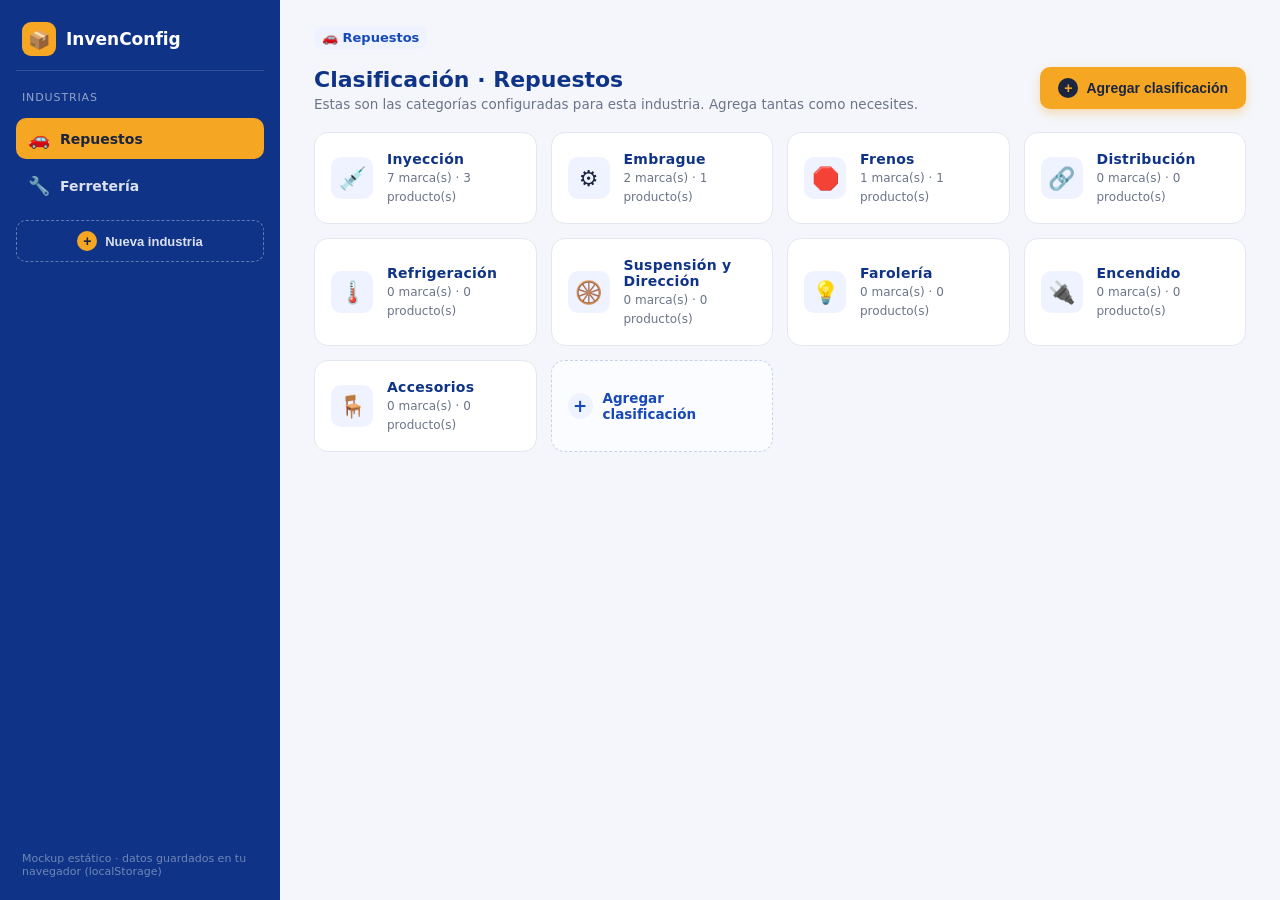
==== mockups/inventory-system-mockup.html @ 0af99fec "Add configurable inventory system HTML mockup Interactive single-file mockup demonstrating Industry " ====
<!DOCTYPE html>
<html lang="es">
<head>
<meta charset="UTF-8">
<meta name="viewport" content="width=device-width, initial-scale=1.0">
<title>Mockup · Sistema de Inventario Configurable</title>
<style>
  :root{
    --blue:#1749b8;
    --blue-dark:#0f3487;
    --blue-light:#eef3ff;
    --orange:#f5a623;
    --orange-dark:#e08e00;
    --ink:#1c2540;
    --muted:#6b7488;
    --border:#e3e7f1;
    --bg:#f4f6fb;
    --card:#ffffff;
    --danger:#e5484d;
    --radius:14px;
    font-family:'Segoe UI',system-ui,-apple-system,Roboto,Arial,sans-serif;
  }
  *{box-sizing:border-box;}
  body{
    margin:0;
    background:var(--bg);
    color:var(--ink);
  }
  .app{
    display:grid;
    grid-template-columns:280px 1fr;
    min-height:100vh;
  }
  /* ---------- Sidebar: Industrias ---------- */
  .sidebar{
    background:var(--blue-dark);
    color:#fff;
    padding:22px 16px;
    display:flex;
    flex-direction:column;
    gap:14px;
  }
  .brand{
    display:flex;
    align-items:center;
    gap:10px;
    font-weight:700;
    font-size:17px;
    padding:0 6px 14px;
    border-bottom:1px solid rgba(255,255,255,.15);
  }
  .brand .dot{
    width:34px;height:34px;border-radius:9px;
    background:var(--orange);
    display:flex;align-items:center;justify-content:center;
    font-size:18px;
  }
  .section-label{
    text-transform:uppercase;
    font-size:11px;
    letter-spacing:.08em;
    color:rgba(255,255,255,.55);
    margin:6px 6px 0;
  }
  .industry-list{
    display:flex;
    flex-direction:column;
    gap:6px;
  }
  .industry-item{
    display:flex;
    align-items:center;
    gap:10px;
    padding:10px 12px;
    border-radius:10px;
    cursor:pointer;
    font-size:14px;
    font-weight:600;
    color:rgba(255,255,255,.85);
    transition:background .15s ease;
    position:relative;
  }
  .industry-item:hover{background:rgba(255,255,255,.08);}
  .industry-item.active{
    background:var(--orange);
    color:#1c2540;
  }
  .industry-item .emoji{font-size:18px;width:22px;text-align:center;}
  .industry-item .del{
    margin-left:auto;
    opacity:0;
    background:none;border:none;color:inherit;cursor:pointer;
    font-size:14px;
    padding:2px 4px;
    border-radius:6px;
  }
  .industry-item:hover .del{opacity:.6;}
  .industry-item .del:hover{opacity:1;background:rgba(0,0,0,.15);}

  .add-btn{
    display:flex;
    align-items:center;
    justify-content:center;
    gap:8px;
    width:100%;
    padding:10px 12px;
    border-radius:10px;
    border:1.5px dashed rgba(255,255,255,.35);
    background:transparent;
    color:rgba(255,255,255,.85);
    font-weight:600;
    font-size:13px;
    cursor:pointer;
    transition:all .15s ease;
  }
  .add-btn:hover{
    border-color:var(--orange);
    color:var(--orange);
    background:rgba(255,255,255,.05);
  }
  .add-btn .plus{
    width:20px;height:20px;border-radius:50%;
    background:var(--orange);
    color:#1c2540;
    display:flex;align-items:center;justify-content:center;
    font-size:14px;font-weight:800;
    flex:none;
  }
  .add-btn.light{
    border-color:var(--border);
    color:var(--blue);
    background:#fff;
  }
  .add-btn.light:hover{
    border-color:var(--orange);
    background:#fff8ec;
  }

  .sidebar-footer{
    margin-top:auto;
    font-size:11px;
    color:rgba(255,255,255,.4);
    padding:10px 6px 0;
  }

  /* ---------- Main ---------- */
  .main{
    padding:26px 34px 60px;
    max-width:1180px;
  }
  .breadcrumb{
    display:flex;
    align-items:center;
    flex-wrap:wrap;
    gap:6px;
    font-size:13px;
    color:var(--muted);
    margin-bottom:18px;
  }
  .breadcrumb .crumb{
    cursor:pointer;
    padding:4px 8px;
    border-radius:8px;
  }
  .breadcrumb .crumb:hover{background:#e9edf8;color:var(--blue);}
  .breadcrumb .crumb.current{
    color:var(--blue);
    font-weight:700;
    background:var(--blue-light);
  }
  .breadcrumb .sep{color:#c3cadd;}

  .panel-header{
    display:flex;
    align-items:flex-start;
    justify-content:space-between;
    margin-bottom:20px;
    gap:16px;
    flex-wrap:wrap;
  }
  .panel-header h1{
    font-size:22px;
    margin:0 0 4px;
    color:var(--blue-dark);
  }
  .panel-header p{
    margin:0;
    color:var(--muted);
    font-size:13.5px;
  }

  .btn-primary{
    display:flex;
    align-items:center;
    gap:8px;
    background:var(--orange);
    color:#1c2540;
    border:none;
    padding:11px 18px;
    border-radius:10px;
    font-weight:700;
    font-size:14px;
    cursor:pointer;
    box-shadow:0 4px 10px rgba(245,166,35,.35);
    transition:transform .1s ease, box-shadow .1s ease;
    white-space:nowrap;
  }
  .btn-primary:hover{transform:translateY(-1px);box-shadow:0 6px 14px rgba(245,166,35,.45);}
  .btn-primary .plus-circle{
    width:20px;height:20px;border-radius:50%;
    background:#1c2540;
    color:var(--orange);
    display:flex;align-items:center;justify-content:center;
    font-size:14px;font-weight:800;
  }

  /* Classification grid (icons) */
  .grid-classifications{
    display:grid;
    grid-template-columns:repeat(auto-fill,minmax(190px,1fr));
    gap:14px;
  }
  .class-card{
    background:var(--card);
    border:1px solid var(--border);
    border-radius:var(--radius);
    padding:18px 16px;
    display:flex;
    align-items:center;
    gap:14px;
    cursor:pointer;
    transition:box-shadow .15s ease, transform .15s ease, border-color .15s ease;
    position:relative;
  }
  .class-card:hover{
    box-shadow:0 8px 20px rgba(23,73,184,.1);
    transform:translateY(-2px);
    border-color:#c9d6f5;
  }
  .class-card .icon{
    width:42px;height:42px;
    border-radius:10px;
    background:var(--blue-light);
    display:flex;align-items:center;justify-content:center;
    font-size:22px;
    flex:none;
  }
  .class-card .info b{
    display:block;
    color:var(--blue-dark);
    font-size:14px;
    letter-spacing:.02em;
  }
  .class-card .info span{
    font-size:12px;
    color:var(--muted);
  }
  .class-card .del{
    position:absolute;
    top:8px;right:8px;
    background:none;border:none;
    color:var(--muted);
    opacity:0;
    cursor:pointer;
    font-size:14px;
    padding:3px 6px;
    border-radius:6px;
  }
  .class-card:hover .del{opacity:1;}
  .class-card .del:hover{background:#fde8e8;color:var(--danger);}

  .add-tile{
    border:1.5px dashed #c7d1ea;
    background:#fbfcff;
    border-radius:var(--radius);
    display:flex;
    align-items:center;
    justify-content:center;
    gap:10px;
    color:var(--blue);
    font-weight:700;
    font-size:13.5px;
    cursor:pointer;
    padding:18px 16px;
    min-height:78px;
    transition:all .15s ease;
  }
  .add-tile:hover{
    border-color:var(--orange);
    background:#fff8ec;
    color:var(--orange-dark);
  }
  .add-tile .plus{
    width:26px;height:26px;border-radius:50%;
    background:var(--blue-light);
    color:var(--blue);
    display:flex;align-items:center;justify-content:center;
    font-size:17px;font-weight:800;
  }
  .add-tile:hover .plus{background:var(--orange);color:#fff;}

  /* Brand list (like the "MARCAS" panel) */
  .brand-grid{
    display:grid;
    grid-template-columns:repeat(auto-fill,minmax(170px,1fr));
    gap:12px;
  }
  .brand-chip{
    background:var(--card);
    border:1px solid var(--border);
    border-radius:12px;
    padding:14px 16px;
    cursor:pointer;
    font-weight:700;
    font-size:13.5px;
    color:var(--blue-dark);
    display:flex;
    align-items:center;
    justify-content:space-between;
    gap:8px;
    transition:all .15s ease;
    position:relative;
  }
  .brand-chip:hover{
    border-color:var(--orange);
    background:#fffaf0;
    transform:translateY(-2px);
    box-shadow:0 8px 18px rgba(245,166,35,.12);
  }
  .brand-chip .count{
    font-size:11px;
    font-weight:700;
    background:var(--blue-light);
    color:var(--blue);
    padding:2px 8px;
    border-radius:999px;
  }
  .brand-chip .del{
    position:absolute;top:6px;right:6px;
    background:none;border:none;color:var(--muted);
    opacity:0;cursor:pointer;font-size:13px;padding:2px 5px;border-radius:6px;
  }
  .brand-chip:hover .del{opacity:1;}
  .brand-chip .del:hover{background:#fde8e8;color:var(--danger);}

  /* Product grid (like price cards) */
  .product-grid{
    display:grid;
    grid-template-columns:repeat(auto-fill,minmax(230px,1fr));
    gap:16px;
  }
  .product-card{
    background:var(--card);
    border:1px solid var(--border);
    border-radius:var(--radius);
    padding:18px;
    text-align:left;
    position:relative;
    transition:box-shadow .15s ease, transform .15s ease;
  }
  .product-card:hover{
    box-shadow:0 10px 22px rgba(23,73,184,.1);
    transform:translateY(-2px);
  }
  .product-card .tag{
    color:var(--orange-dark);
    font-weight:700;
    font-size:11px;
    letter-spacing:.06em;
    text-transform:uppercase;
    margin-bottom:8px;
    display:inline-block;
  }
  .product-card .name{
    color:var(--blue);
    font-weight:800;
    font-size:14.5px;
    line-height:1.3;
    margin-bottom:14px;
    min-height:38px;
  }
  .product-card .price{
    font-size:19px;
    font-weight:800;
    color:var(--ink);
  }
  .product-card .sku{
    margin-top:6px;
    font-size:11px;
    color:var(--muted);
  }
  .product-card .del{
    position:absolute;top:10px;right:10px;
    background:none;border:none;color:var(--muted);
    opacity:0;cursor:pointer;font-size:14px;padding:3px 6px;border-radius:6px;
  }
  .product-card:hover .del{opacity:1;}
  .product-card .del:hover{background:#fde8e8;color:var(--danger);}

  .empty-state{
    border:1.5px dashed var(--border);
    border-radius:var(--radius);
    padding:40px 20px;
    text-align:center;
    color:var(--muted);
    background:#fbfcff;
  }
  .empty-state b{display:block;color:var(--blue-dark);margin-bottom:6px;font-size:15px;}

  /* Modal */
  .overlay{
    position:fixed;inset:0;
    background:rgba(15,25,55,.45);
    display:none;
    align-items:center;
    justify-content:center;
    z-index:50;
    padding:20px;
  }
  .overlay.show{display:flex;}
  .modal{
    background:#fff;
    border-radius:16px;
    width:100%;
    max-width:420px;
    padding:26px;
    box-shadow:0 20px 60px rgba(0,0,0,.25);
  }
  .modal h3{
    margin:0 0 4px;
    color:var(--blue-dark);
    font-size:18px;
  }
  .modal p.sub{
    margin:0 0 18px;
    color:var(--muted);
    font-size:13px;
  }
  .field{margin-bottom:14px;}
  .field label{
    display:block;
    font-size:12.5px;
    font-weight:700;
    color:var(--ink);
    margin-bottom:6px;
  }
  .field input, .field select, .field textarea{
    width:100%;
    padding:10px 12px;
    border-radius:9px;
    border:1.5px solid var(--border);
    font-size:14px;
    font-family:inherit;
    outline:none;
    transition:border-color .15s ease;
  }
  .field input:focus, .field select:focus, .field textarea:focus{
    border-color:var(--blue);
  }
  .field-row{display:flex;gap:10px;}
  .field-row .field{flex:1;}
  .emoji-picker{
    display:flex;
    flex-wrap:wrap;
    gap:6px;
  }
  .emoji-opt{
    width:38px;height:38px;
    border-radius:9px;
    border:1.5px solid var(--border);
    background:#fff;
    font-size:18px;
    display:flex;align-items:center;justify-content:center;
    cursor:pointer;
  }
  .emoji-opt.sel{border-color:var(--orange);background:#fff8ec;}
  .modal-actions{
    display:flex;
    justify-content:flex-end;
    gap:10px;
    margin-top:20px;
  }
  .btn-ghost{
    padding:10px 16px;
    border-radius:9px;
    border:1.5px solid var(--border);
    background:#fff;
    color:var(--muted);
    font-weight:600;
    font-size:13.5px;
    cursor:pointer;
  }
  .btn-ghost:hover{background:#f2f4f9;}
  .btn-confirm{
    padding:10px 18px;
    border-radius:9px;
    border:none;
    background:var(--blue);
    color:#fff;
    font-weight:700;
    font-size:13.5px;
    cursor:pointer;
  }
  .btn-confirm:hover{background:var(--blue-dark);}

  .badge-note{
    display:inline-flex;
    align-items:center;
    gap:6px;
    background:#eaf7ee;
    color:#1f8a4c;
    font-size:11.5px;
    font-weight:700;
    padding:4px 10px;
    border-radius:999px;
    margin-left:10px;
  }

  @media (max-width:760px){
    .app{grid-template-columns:1fr;}
    .sidebar{
      flex-direction:row;
      overflow-x:auto;
      align-items:center;
    }
    .industry-list{flex-direction:row;}
    .main{padding:20px 16px 50px;}
  }
</style>
</head>
<body>

<div class="app">
  <!-- ================= SIDEBAR: INDUSTRIAS ================= -->
  <aside class="sidebar">
    <div class="brand"><span class="dot">📦</span> InvenConfig</div>
    <div class="section-label">Industrias</div>
    <div class="industry-list" id="industryList"></div>
    <button class="add-btn" onclick="openIndustryModal()">
      <span class="plus">+</span> Nueva industria
    </button>
    <div class="sidebar-footer">Mockup estático · datos guardados en tu navegador (localStorage)</div>
  </aside>

  <!-- ================= MAIN CONTENT ================= -->
  <main class="main">
    <div class="breadcrumb" id="breadcrumb"></div>

    <div class="panel-header">
      <div>
        <h1 id="panelTitle">—</h1>
        <p id="panelSubtitle"></p>
      </div>
      <button class="btn-primary" id="mainAddBtn"></button>
    </div>

    <div id="content"></div>
  </main>
</div>

<!-- ================= MODAL ================= -->
<div class="overlay" id="overlay">
  <div class="modal">
    <h3 id="modalTitle">Agregar</h3>
    <p class="sub" id="modalSub">Completa los datos.</p>
    <div id="modalFields"></div>
    <div class="modal-actions">
      <button class="btn-ghost" onclick="closeModal()">Cancelar</button>
      <button class="btn-confirm" onclick="confirmModal()">Guardar</button>
    </div>
  </div>
</div>

<script>
/* =========================================================================
   MODELO DE DATOS
   Industria -> Clasificaciones -> Marcas (sub-clasificación) -> Productos
   Todo es configurable: puedes agregar N industrias, N clasificaciones
   por industria, N marcas por clasificación y N productos por marca.
   ========================================================================= */

const STORAGE_KEY = "inv_mockup_data_v1";

const seed = {
  industries: [
    {
      id: "ind_repuestos",
      name: "Repuestos",
      icon: "🚗",
      classifications: [
        {
          id: "cls_inyeccion",
          name: "Inyección",
          icon: "💉",
          brands: [
            {
              id: "brd_bosch",
              name: "Bosch",
              products: [
                { id: "p1", name: "Bomba bencina Corsa/Daewoo universal 3 bar (Bosch) c/accesorios", price: 28900, sku: "INY-BOS-001" },
                { id: "p2", name: "Inyector Santa Fe 2.2 10/ D4HB Sorento 2.2 10/ Sportage 2.0 11/", price: 258500, sku: "INY-BOS-002" }
              ]
            },
            { id: "brd_china", name: "China", products: [] },
            {
              id: "brd_korea", name: "Korea", products: [
                { id: "p3", name: "Inyector Maxus T-60 Bosch", price: 250000, sku: "INY-KOR-001" }
              ]
            },
            { id: "brd_delphi", name: "Delphi", products: [] },
            { id: "brd_denso", name: "Denso", products: [] },
            { id: "brd_japon", name: "Japón", products: [] },
            { id: "brd_kemp", name: "Kemp", products: [] }
          ]
        },
        {
          id: "cls_embrague", name: "Embrague", icon: "⚙️",
          brands: [
            { id: "brd_e1", name: "Sachs", products: [
              { id: "p4", name: "Kit de embrague Aveo 1.4 08/", price: 89900, sku: "EMB-SAC-001" }
            ]},
            { id: "brd_e2", name: "Valeo", products: [] }
          ]
        },
        {
          id: "cls_frenos", name: "Frenos", icon: "🛑",
          brands: [
            { id: "brd_f1", name: "Bosch", products: [
              { id: "p5", name: "Pastillas de freno delanteras Sportage 2.0 12/", price: 34900, sku: "FRE-BOS-001" }
            ]}
          ]
        },
        { id: "cls_distribucion", name: "Distribución", icon: "🔗", brands: [] },
        { id: "cls_refrigeracion", name: "Refrigeración", icon: "🌡️", brands: [] },
        { id: "cls_suspension", name: "Suspensión y Dirección", icon: "🛞", brands: [] },
        { id: "cls_faroleria", name: "Farolería", icon: "💡", brands: [] },
        { id: "cls_encendido", name: "Encendido", icon: "🔌", brands: [] },
        { id: "cls_accesorios", name: "Accesorios", icon: "🪑", brands: [] }
      ]
    },
    {
      id: "ind_ferreteria",
      name: "Ferretería",
      icon: "🔧",
      classifications: [
        { id: "cls_herramientas", name: "Herramientas manuales", icon: "🔨", brands: [
          { id: "brd_stanley", name: "Stanley", products: [
            { id: "p6", name: "Martillo de uña 16 oz mango fibra", price: 8900, sku: "HER-STA-001" }
          ]}
        ]},
        { id: "cls_electricos", name: "Materiales eléctricos", icon: "🔌", brands: [] }
      ]
    }
  ]
};

let data = loadData();
let state = { industryId: null, classId: null, brandId: null };

function loadData(){
  try{
    const raw = localStorage.getItem(STORAGE_KEY);
    if(raw) return JSON.parse(raw);
  }catch(e){}
  return JSON.parse(JSON.stringify(seed));
}
function saveData(){
  localStorage.setItem(STORAGE_KEY, JSON.stringify(data));
}
function uid(prefix){
  return prefix + "_" + Math.random().toString(36).slice(2,9);
}
function money(n){
  return "$" + Number(n).toLocaleString("es-CL");
}

/* ---------- lookups ---------- */
function getIndustry(id){ return data.industries.find(i=>i.id===id); }
function getClass(ind, id){ return ind.classifications.find(c=>c.id===id); }
function getBrand(cls, id){ return cls.brands.find(b=>b.id===id); }

/* ---------- render sidebar ---------- */
function renderSidebar(){
  const list = document.getElementById("industryList");
  list.innerHTML = "";
  data.industries.forEach(ind=>{
    const div = document.createElement("div");
    div.className = "industry-item" + (ind.id===state.industryId ? " active" : "");
    div.innerHTML = `<span class="emoji">${ind.icon}</span><span>${escapeHtml(ind.name)}</span>
      <button class="del" title="Eliminar industria" onclick="event.stopPropagation(); deleteIndustry('${ind.id}')">✕</button>`;
    div.onclick = ()=>{ state.industryId = ind.id; state.classId=null; state.brandId=null; render(); };
    list.appendChild(div);
  });
}

/* ---------- breadcrumb ---------- */
function renderBreadcrumb(){
  const bc = document.getElementById("breadcrumb");
  const parts = [];
  const ind = getIndustry(state.industryId);
  parts.push({label: ind ? `${ind.icon} ${ind.name}` : "Selecciona una industria", fn:()=>{state.classId=null; state.brandId=null; render();}, current: !state.classId});
  if(ind && state.classId){
    const cls = getClass(ind, state.classId);
    if(cls){
      parts.push({label:`${cls.icon} ${cls.name}`, fn:()=>{state.brandId=null; render();}, current: !state.brandId});
      if(state.brandId){
        const brd = getBrand(cls, state.brandId);
        if(brd) parts.push({label: brd.name, fn:()=>{render();}, current:true});
      }
    }
  }
  bc.innerHTML = "";
  parts.forEach((p,i)=>{
    if(i>0){
      const sep = document.createElement("span");
      sep.className="sep"; sep.textContent="›";
      bc.appendChild(sep);
    }
    const c = document.createElement("span");
    c.className = "crumb" + (p.current ? " current" : "");
    c.textContent = p.label;
    c.onclick = p.fn;
    bc.appendChild(c);
  });
}

/* ---------- main render dispatcher ---------- */
function render(){
  saveData();
  renderSidebar();
  renderBreadcrumb();

  const ind = getIndustry(state.industryId);
  const content = document.getElementById("content");
  const title = document.getElementById("panelTitle");
  const subtitle = document.getElementById("panelSubtitle");
  const mainAddBtn = document.getElementById("mainAddBtn");

  if(!ind){
    title.textContent = "Ninguna industria seleccionada";
    subtitle.textContent = "Crea o elige una industria en el panel izquierdo para configurar su clasificación.";
    mainAddBtn.style.display="none";
    content.innerHTML = `<div class="empty-state"><b>No hay industria seleccionada</b>Usa "+ Nueva industria" en la barra lateral para comenzar.</div>`;
    return;
  }

  const cls = state.classId ? getClass(ind, state.classId) : null;
  const brd = (cls && state.brandId) ? getBrand(cls, state.brandId) : null;

  if(!cls){
    // ------- Vista: clasificaciones de la industria -------
    title.textContent = `Clasificación · ${ind.name}`;
    subtitle.textContent = "Estas son las categorías configuradas para esta industria. Agrega tantas como necesites.";
    mainAddBtn.style.display="flex";
    mainAddBtn.innerHTML = `<span class="plus-circle">+</span> Agregar clasificación`;
    mainAddBtn.onclick = openClassModal;

    const grid = document.createElement("div");
    grid.className = "grid-classifications";
    ind.classifications.forEach(c=>{
      const totalProducts = c.brands.reduce((s,b)=>s+b.products.length,0);
      const card = document.createElement("div");
      card.className = "class-card";
      card.innerHTML = `
        <button class="del" title="Eliminar clasificación" onclick="event.stopPropagation(); deleteClass('${c.id}')">✕</button>
        <div class="icon">${c.icon}</div>
        <div class="info">
          <b>${escapeHtml(c.name)}</b>
          <span>${c.brands.length} marca(s) · ${totalProducts} producto(s)</span>
        </div>`;
      card.onclick = ()=>{ state.classId = c.id; state.brandId=null; render(); };
      grid.appendChild(card);
    });
    const addTile = document.createElement("div");
    addTile.className = "add-tile";
    addTile.innerHTML = `<span class="plus">+</span> Agregar clasificación`;
    addTile.onclick = openClassModal;
    grid.appendChild(addTile);

    content.innerHTML = "";
    content.appendChild(grid);
    return;
  }

  if(!brd){
    // ------- Vista: marcas (sub-clasificación) de la clasificación -------
    title.innerHTML = `${cls.icon} ${escapeHtml(cls.name)} <span class="badge-note">MARCAS</span>`;
    subtitle.textContent = `Sub-clasificación configurable dentro de "${ind.name} → ${cls.name}". Cada marca agrupa sus propios productos.`;
    mainAddBtn.style.display="flex";
    mainAddBtn.innerHTML = `<span class="plus-circle">+</span> Agregar marca`;
    mainAddBtn.onclick = openBrandModal;

    const grid = document.createElement("div");
    grid.className = "brand-grid";
    cls.brands.forEach(b=>{
      const chip = document.createElement("div");
      chip.className = "brand-chip";
      chip.innerHTML = `
        <button class="del" title="Eliminar marca" onclick="event.stopPropagation(); deleteBrand('${b.id}')">✕</button>
        <span>${escapeHtml(b.name)}</span>
        <span class="count">${b.products.length}</span>`;
      chip.onclick = ()=>{ state.brandId = b.id; render(); };
      grid.appendChild(chip);
    });
    const addTile = document.createElement("div");
    addTile.className = "add-tile";
    addTile.innerHTML = `<span class="plus">+</span> Agregar marca`;
    addTile.onclick = openBrandModal;
    grid.appendChild(addTile);

    content.innerHTML = "";
    content.appendChild(grid);
    return;
  }

  // ------- Vista: productos de la marca -------
  title.innerHTML = `${escapeHtml(brd.name)} <span class="badge-note">${cls.name.toUpperCase()}</span>`;
  subtitle.textContent = `Productos configurados para "${ind.name} → ${cls.name} → ${brd.name}".`;
  mainAddBtn.style.display="flex";
  mainAddBtn.innerHTML = `<span class="plus-circle">+</span> Agregar producto`;
  mainAddBtn.onclick = openProductModal;

  content.innerHTML = "";
  if(brd.products.length === 0){
    const empty = document.createElement("div");
    empty.className = "empty-state";
    empty.innerHTML = `<b>Sin productos todavía</b>Agrega el primer producto de "${escapeHtml(brd.name)}".`;
    content.appendChild(empty);
  } else {
    const grid = document.createElement("div");
    grid.className = "product-grid";
    brd.products.forEach(p=>{
      const card = document.createElement("div");
      card.className = "product-card";
      card.innerHTML = `
        <button class="del" title="Eliminar producto" onclick="event.stopPropagation(); deleteProduct('${p.id}')">✕</button>
        <span class="tag">${escapeHtml(cls.name)}</span>
        <div class="name">${escapeHtml(p.name)}</div>
        <div class="price">${money(p.price)}</div>
        <div class="sku">SKU: ${escapeHtml(p.sku || "-")}</div>`;
      grid.appendChild(card);
    });
    content.appendChild(grid);
  }
  const addTile = document.createElement("div");
  addTile.className = "add-tile";
  addTile.style.marginTop = "16px";
  addTile.innerHTML = `<span class="plus">+</span> Agregar producto`;
  addTile.onclick = openProductModal;
  content.appendChild(addTile);
}

function escapeHtml(s){
  return String(s).replace(/[&<>"']/g, m=>({"&":"&amp;","<":"&lt;",">":"&gt;",'"':"&quot;","'":"&#39;"}[m]));
}

/* =========================================================================
   MODAL genérico para agregar entidades
   ========================================================================= */
const ICONS_INDUSTRY = ["🚗","🔧","👕","💊","🍔","📱","🏠","🐾","📚","🧴"];
const ICONS_CLASS = ["💉","⚙️","🛑","🔗","🌡️","🛞","💡","🔌","🪑","🧰","🎯","🧩"];

let modalMode = null;
let iconSelection = null;

function openModal(){ document.getElementById("overlay").classList.add("show"); }
function closeModal(){ document.getElementById("overlay").classList.remove("show"); }

function openIndustryModal(){
  modalMode = "industry";
  iconSelection = ICONS_INDUSTRY[0];
  document.getElementById("modalTitle").textContent = "Nueva industria";
  document.getElementById("modalSub").textContent = "Define un nuevo rubro de negocio (ej: Repuestos, Ferretería, Ropa, Farmacia...).";
  document.getElementById("modalFields").innerHTML = `
    <div class="field">
      <label>Nombre de la industria</label>
      <input id="f_name" type="text" placeholder="Ej: Repuestos automotrices" />
    </div>
    <div class="field">
      <label>Ícono</label>
      <div class="emoji-picker" id="f_icons"></div>
    </div>`;
  renderIconPicker(ICONS_INDUSTRY);
  openModal();
}

function openClassModal(){
  modalMode = "class";
  iconSelection = ICONS_CLASS[0];
  document.getElementById("modalTitle").textContent = "Nueva clasificación";
  document.getElementById("modalSub").textContent = `Agrega una categoría dentro de "${getIndustry(state.industryId).name}" (ej: Inyección, Frenos, Suspensión...).`;
  document.getElementById("modalFields").innerHTML = `
    <div class="field">
      <label>Nombre de la clasificación</label>
      <input id="f_name" type="text" placeholder="Ej: Inyección" />
    </div>
    <div class="field">
      <label>Ícono</label>
      <div class="emoji-picker" id="f_icons"></div>
    </div>`;
  renderIconPicker(ICONS_CLASS);
  openModal();
}

function openBrandModal(){
  modalMode = "brand";
  const cls = getClass(getIndustry(state.industryId), state.classId);
  document.getElementById("modalTitle").textContent = "Nueva marca / sub-clasificación";
  document.getElementById("modalSub").textContent = `Agrega una marca dentro de "${cls.name}" (ej: Bosch, Denso, Delphi...).`;
  document.getElementById("modalFields").innerHTML = `
    <div class="field">
      <label>Nombre de la marca</label>
      <input id="f_name" type="text" placeholder="Ej: Bosch" />
    </div>`;
  openModal();
}

function openProductModal(){
  modalMode = "product";
  const ind = getIndustry(state.industryId);
  const cls = getClass(ind, state.classId);
  const brd = getBrand(cls, state.brandId);
  document.getElementById("modalTitle").textContent = "Nuevo producto";
  document.getElementById("modalSub").textContent = `Agrega un producto dentro de "${ind.name} → ${cls.name} → ${brd.name}".`;
  document.getElementById("modalFields").innerHTML = `
    <div class="field">
      <label>Nombre del producto</label>
      <input id="f_name" type="text" placeholder="Ej: Inyector Santa Fe 2.2 D4HB" />
    </div>
    <div class="field-row">
      <div class="field">
        <label>Precio (CLP)</label>
        <input id="f_price" type="number" min="0" placeholder="Ej: 28900" />
      </div>
      <div class="field">
        <label>SKU / código</label>
        <input id="f_sku" type="text" placeholder="Ej: INY-BOS-001" />
      </div>
    </div>`;
  openModal();
}

function renderIconPicker(icons){
  const wrap = document.getElementById("f_icons");
  wrap.innerHTML = "";
  icons.forEach((ic,i)=>{
    const btn = document.createElement("div");
    btn.className = "emoji-opt" + (i===0 ? " sel" : "");
    btn.textContent = ic;
    btn.onclick = ()=>{
      wrap.querySelectorAll(".emoji-opt").forEach(e=>e.classList.remove("sel"));
      btn.classList.add("sel");
      iconSelection = ic;
    };
    wrap.appendChild(btn);
  });
}

function confirmModal(){
  const nameEl = document.getElementById("f_name");
  const name = nameEl ? nameEl.value.trim() : "";
  if(!name){
    nameEl.style.borderColor = "var(--danger)";
    nameEl.focus();
    return;
  }

  if(modalMode === "industry"){
    const newInd = { id: uid("ind"), name, icon: iconSelection, classifications: [] };
    data.industries.push(newInd);
    state.industryId = newInd.id; state.classId=null; state.brandId=null;
  }
  else if(modalMode === "class"){
    const ind = getIndustry(state.industryId);
    const newCls = { id: uid("cls"), name, icon: iconSelection, brands: [] };
    ind.classifications.push(newCls);
    state.classId = newCls.id; state.brandId=null;
  }
  else if(modalMode === "brand"){
    const ind = getIndustry(state.industryId);
    const cls = getClass(ind, state.classId);
    const newBrand = { id: uid("brd"), name, products: [] };
    cls.brands.push(newBrand);
    state.brandId = newBrand.id;
  }
  else if(modalMode === "product"){
    const ind = getIndustry(state.industryId);
    const cls = getClass(ind, state.classId);
    const brd = getBrand(cls, state.brandId);
    const price = Number(document.getElementById("f_price").value) || 0;
    const sku = document.getElementById("f_sku").value.trim();
    brd.products.push({ id: uid("p"), name, price, sku });
  }

  closeModal();
  render();
}

/* ---------- delete handlers ---------- */
function deleteIndustry(id){
  if(!confirm("¿Eliminar esta industria y toda su clasificación configurada?")) return;
  data.industries = data.industries.filter(i=>i.id!==id);
  if(state.industryId === id){ state.industryId=null; state.classId=null; state.brandId=null; }
  render();
}
function deleteClass(id){
  if(!confirm("¿Eliminar esta clasificación (marcas y productos incluidos)?")) return;
  const ind = getIndustry(state.industryId);
  ind.classifications = ind.classifications.filter(c=>c.id!==id);
  if(state.classId === id){ state.classId=null; state.brandId=null; }
  render();
}
function deleteBrand(id){
  if(!confirm("¿Eliminar esta marca y sus productos?")) return;
  const cls = getClass(getIndustry(state.industryId), state.classId);
  cls.brands = cls.brands.filter(b=>b.id!==id);
  if(state.brandId === id) state.brandId=null;
  render();
}
function deleteProduct(id){
  if(!confirm("¿Eliminar este producto?")) return;
  const brd = getBrand(getClass(getIndustry(state.industryId), state.classId), state.brandId);
  brd.products = brd.products.filter(p=>p.id!==id);
  render();
}

/* ---------- init ---------- */
state.industryId = data.industries[0] ? data.industries[0].id : null;
render();
</script>
</body>
</html>
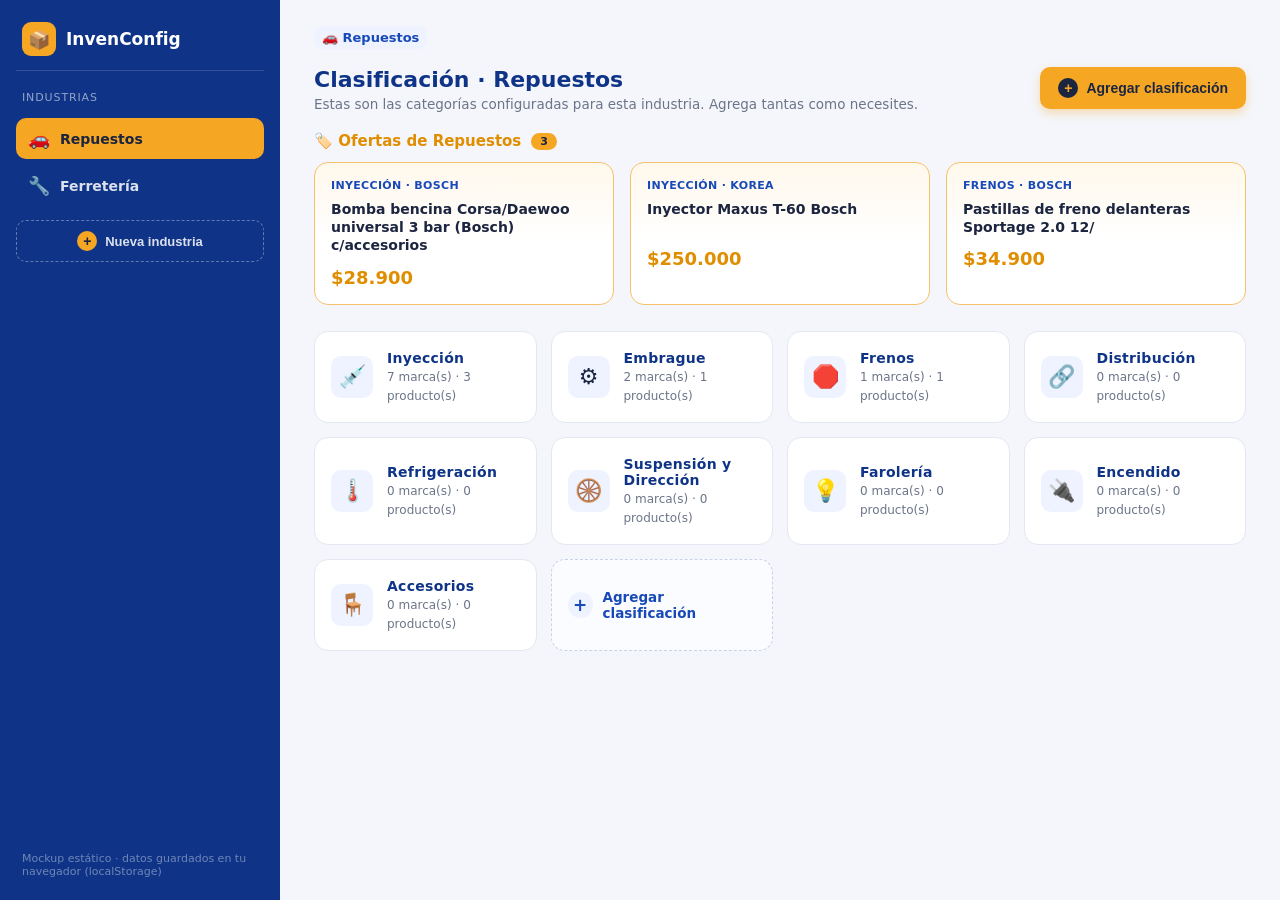
==== commit a43aed1e: "Add sale offer toggle and per-industry offers section to inventory mockup Products now have an "En o" ====
--- a/mockups/inventory-system-mockup.html
+++ b/mockups/inventory-system-mockup.html
@@ -396,6 +396,122 @@
   }
   .product-card:hover .del{opacity:1;}
   .product-card .del:hover{background:#fde8e8;color:var(--danger);}
+  .product-card.on-sale{
+    border-color:#f7c877;
+    background:linear-gradient(180deg,#fffaf0 0%,#ffffff 60%);
+  }
+  .product-card .top-row{
+    display:flex;
+    align-items:flex-start;
+    justify-content:space-between;
+    gap:8px;
+    padding-right:22px;
+  }
+  .offer-ribbon{
+    display:inline-flex;
+    align-items:center;
+    gap:4px;
+    background:var(--orange);
+    color:#1c2540;
+    font-size:10.5px;
+    font-weight:800;
+    letter-spacing:.03em;
+    padding:3px 8px;
+    border-radius:999px;
+    text-transform:uppercase;
+  }
+  .sale-toggle{
+    display:flex;
+    align-items:center;
+    gap:7px;
+    margin-top:14px;
+    padding-top:12px;
+    border-top:1px dashed var(--border);
+    font-size:12.5px;
+    font-weight:600;
+    color:var(--muted);
+    cursor:pointer;
+    user-select:none;
+  }
+  .sale-toggle input{
+    width:16px;height:16px;
+    accent-color:var(--orange);
+    cursor:pointer;
+  }
+  .sale-toggle.active{color:var(--orange-dark);}
+
+  /* ---------- Ofertas (home de la industria) ---------- */
+  .offers-section{
+    margin-bottom:26px;
+  }
+  .offers-section .offers-heading{
+    display:flex;
+    align-items:center;
+    gap:10px;
+    margin-bottom:12px;
+  }
+  .offers-section .offers-heading h2{
+    font-size:15px;
+    margin:0;
+    color:var(--orange-dark);
+    display:flex;
+    align-items:center;
+    gap:8px;
+  }
+  .offers-section .offers-heading .count-pill{
+    background:var(--orange);
+    color:#1c2540;
+    font-size:11px;
+    font-weight:800;
+    padding:2px 9px;
+    border-radius:999px;
+  }
+  .offers-grid{
+    display:grid;
+    grid-template-columns:repeat(auto-fill,minmax(230px,1fr));
+    gap:16px;
+  }
+  .offer-card{
+    background:linear-gradient(180deg,#fff8ec 0%,#ffffff 55%);
+    border:1.5px solid #f4c26b;
+    border-radius:var(--radius);
+    padding:16px;
+    cursor:pointer;
+    transition:box-shadow .15s ease, transform .15s ease;
+  }
+  .offer-card:hover{
+    box-shadow:0 10px 22px rgba(245,166,35,.22);
+    transform:translateY(-2px);
+  }
+  .offer-card .path{
+    font-size:11px;
+    font-weight:700;
+    color:var(--blue);
+    text-transform:uppercase;
+    letter-spacing:.03em;
+    margin-bottom:8px;
+  }
+  .offer-card .name{
+    color:var(--ink);
+    font-weight:800;
+    font-size:14px;
+    line-height:1.3;
+    margin-bottom:12px;
+    min-height:36px;
+  }
+  .offer-card .price{
+    font-size:18px;
+    font-weight:800;
+    color:var(--orange-dark);
+  }
+  .offers-empty{
+    border:1.5px dashed var(--border);
+    border-radius:var(--radius);
+    padding:16px 18px;
+    color:var(--muted);
+    font-size:13px;
+    background:#fbfcff;
+  }
 
   .empty-state{
     border:1.5px dashed var(--border);
@@ -474,6 +590,23 @@
     cursor:pointer;
   }
   .emoji-opt.sel{border-color:var(--orange);background:#fff8ec;}
+  .checkbox-field{
+    display:flex;
+    align-items:center;
+    gap:9px;
+    padding:10px 12px;
+    border:1.5px solid var(--border);
+    border-radius:9px;
+    font-size:13.5px;
+    font-weight:600;
+    color:var(--ink);
+    cursor:pointer;
+  }
+  .checkbox-field input{
+    width:17px;height:17px;
+    accent-color:var(--orange);
+    cursor:pointer;
+  }
   .modal-actions{
     display:flex;
     justify-content:flex-end;
@@ -597,14 +730,14 @@
               id: "brd_bosch",
               name: "Bosch",
               products: [
-                { id: "p1", name: "Bomba bencina Corsa/Daewoo universal 3 bar (Bosch) c/accesorios", price: 28900, sku: "INY-BOS-001" },
-                { id: "p2", name: "Inyector Santa Fe 2.2 10/ D4HB Sorento 2.2 10/ Sportage 2.0 11/", price: 258500, sku: "INY-BOS-002" }
+                { id: "p1", name: "Bomba bencina Corsa/Daewoo universal 3 bar (Bosch) c/accesorios", price: 28900, sku: "INY-BOS-001", onSale: true },
+                { id: "p2", name: "Inyector Santa Fe 2.2 10/ D4HB Sorento 2.2 10/ Sportage 2.0 11/", price: 258500, sku: "INY-BOS-002", onSale: false }
               ]
             },
             { id: "brd_china", name: "China", products: [] },
             {
               id: "brd_korea", name: "Korea", products: [
-                { id: "p3", name: "Inyector Maxus T-60 Bosch", price: 250000, sku: "INY-KOR-001" }
+                { id: "p3", name: "Inyector Maxus T-60 Bosch", price: 250000, sku: "INY-KOR-001", onSale: true }
               ]
             },
             { id: "brd_delphi", name: "Delphi", products: [] },
@@ -617,7 +750,7 @@
           id: "cls_embrague", name: "Embrague", icon: "⚙️",
           brands: [
             { id: "brd_e1", name: "Sachs", products: [
-              { id: "p4", name: "Kit de embrague Aveo 1.4 08/", price: 89900, sku: "EMB-SAC-001" }
+              { id: "p4", name: "Kit de embrague Aveo 1.4 08/", price: 89900, sku: "EMB-SAC-001", onSale: false }
             ]},
             { id: "brd_e2", name: "Valeo", products: [] }
           ]
@@ -626,7 +759,7 @@
           id: "cls_frenos", name: "Frenos", icon: "🛑",
           brands: [
             { id: "brd_f1", name: "Bosch", products: [
-              { id: "p5", name: "Pastillas de freno delanteras Sportage 2.0 12/", price: 34900, sku: "FRE-BOS-001" }
+              { id: "p5", name: "Pastillas de freno delanteras Sportage 2.0 12/", price: 34900, sku: "FRE-BOS-001", onSale: true }
             ]}
           ]
         },
@@ -645,7 +778,7 @@
       classifications: [
         { id: "cls_herramientas", name: "Herramientas manuales", icon: "🔨", brands: [
           { id: "brd_stanley", name: "Stanley", products: [
-            { id: "p6", name: "Martillo de uña 16 oz mango fibra", price: 8900, sku: "HER-STA-001" }
+            { id: "p6", name: "Martillo de uña 16 oz mango fibra", price: 8900, sku: "HER-STA-001", onSale: true }
           ]}
         ]},
         { id: "cls_electricos", name: "Materiales eléctricos", icon: "🔌", brands: [] }
@@ -678,6 +811,18 @@
 function getIndustry(id){ return data.industries.find(i=>i.id===id); }
 function getClass(ind, id){ return ind.classifications.find(c=>c.id===id); }
 function getBrand(cls, id){ return cls.brands.find(b=>b.id===id); }
+
+function getIndustryOffers(ind){
+  const offers = [];
+  ind.classifications.forEach(c=>{
+    c.brands.forEach(b=>{
+      b.products.forEach(p=>{
+        if(p.onSale) offers.push({ product:p, classification:c, brand:b });
+      });
+    });
+  });
+  return offers;
+}
 
 /* ---------- render sidebar ---------- */
 function renderSidebar(){
@@ -754,6 +899,33 @@
     mainAddBtn.style.display="flex";
     mainAddBtn.innerHTML = `<span class="plus-circle">+</span> Agregar clasificación`;
     mainAddBtn.onclick = openClassModal;
+
+    content.innerHTML = "";
+
+    // ------- Ofertas de la industria (home) -------
+    const offers = getIndustryOffers(ind);
+    const offersSection = document.createElement("div");
+    offersSection.className = "offers-section";
+    const offersHtml = [`
+      <div class="offers-heading">
+        <h2>🏷️ Ofertas de ${escapeHtml(ind.name)}</h2>
+        <span class="count-pill">${offers.length}</span>
+      </div>`];
+    if(offers.length === 0){
+      offersHtml.push(`<div class="offers-empty">Todavía no hay productos marcados como oferta en esta industria. Activa el check "En oferta" en cualquier producto para que aparezca aquí.</div>`);
+    } else {
+      offersHtml.push(`<div class="offers-grid">${offers.map(o => `
+        <div class="offer-card" data-cls="${o.classification.id}" data-brand="${o.brand.id}">
+          <div class="path">${escapeHtml(o.classification.name)} · ${escapeHtml(o.brand.name)}</div>
+          <div class="name">${escapeHtml(o.product.name)}</div>
+          <div class="price">${money(o.product.price)}</div>
+        </div>`).join("")}</div>`);
+    }
+    offersSection.innerHTML = offersHtml.join("");
+    offersSection.querySelectorAll(".offer-card").forEach(el=>{
+      el.onclick = ()=>{ state.classId = el.dataset.cls; state.brandId = el.dataset.brand; render(); };
+    });
+    content.appendChild(offersSection);
 
     const grid = document.createElement("div");
     grid.className = "grid-classifications";
@@ -777,7 +949,6 @@
     addTile.onclick = openClassModal;
     grid.appendChild(addTile);
 
-    content.innerHTML = "";
     content.appendChild(grid);
     return;
   }
@@ -831,13 +1002,20 @@
     grid.className = "product-grid";
     brd.products.forEach(p=>{
       const card = document.createElement("div");
-      card.className = "product-card";
+      card.className = "product-card" + (p.onSale ? " on-sale" : "");
       card.innerHTML = `
         <button class="del" title="Eliminar producto" onclick="event.stopPropagation(); deleteProduct('${p.id}')">✕</button>
-        <span class="tag">${escapeHtml(cls.name)}</span>
+        <div class="top-row">
+          <span class="tag">${escapeHtml(cls.name)}</span>
+          ${p.onSale ? `<span class="offer-ribbon">🏷️ Oferta</span>` : ``}
+        </div>
         <div class="name">${escapeHtml(p.name)}</div>
         <div class="price">${money(p.price)}</div>
-        <div class="sku">SKU: ${escapeHtml(p.sku || "-")}</div>`;
+        <div class="sku">SKU: ${escapeHtml(p.sku || "-")}</div>
+        <label class="sale-toggle${p.onSale ? " active" : ""}">
+          <input type="checkbox" ${p.onSale ? "checked" : ""} onchange="toggleSale('${p.id}', this.checked)" />
+          En oferta
+        </label>`;
       grid.appendChild(card);
     });
     content.appendChild(grid);
@@ -936,7 +1114,11 @@
         <label>SKU / código</label>
         <input id="f_sku" type="text" placeholder="Ej: INY-BOS-001" />
       </div>
-    </div>`;
+    </div>
+    <label class="checkbox-field">
+      <input id="f_onsale" type="checkbox" />
+      🏷️ Marcar como oferta
+    </label>`;
   openModal();
 }
 
@@ -989,10 +1171,21 @@
     const brd = getBrand(cls, state.brandId);
     const price = Number(document.getElementById("f_price").value) || 0;
     const sku = document.getElementById("f_sku").value.trim();
-    brd.products.push({ id: uid("p"), name, price, sku });
+    const onSale = document.getElementById("f_onsale").checked;
+    brd.products.push({ id: uid("p"), name, price, sku, onSale });
   }
 
   closeModal();
+  render();
+}
+
+/* ---------- oferta toggle ---------- */
+function toggleSale(productId, checked){
+  const ind = getIndustry(state.industryId);
+  const cls = getClass(ind, state.classId);
+  const brd = getBrand(cls, state.brandId);
+  const product = brd.products.find(p=>p.id===productId);
+  if(product) product.onSale = checked;
   render();
 }
 
